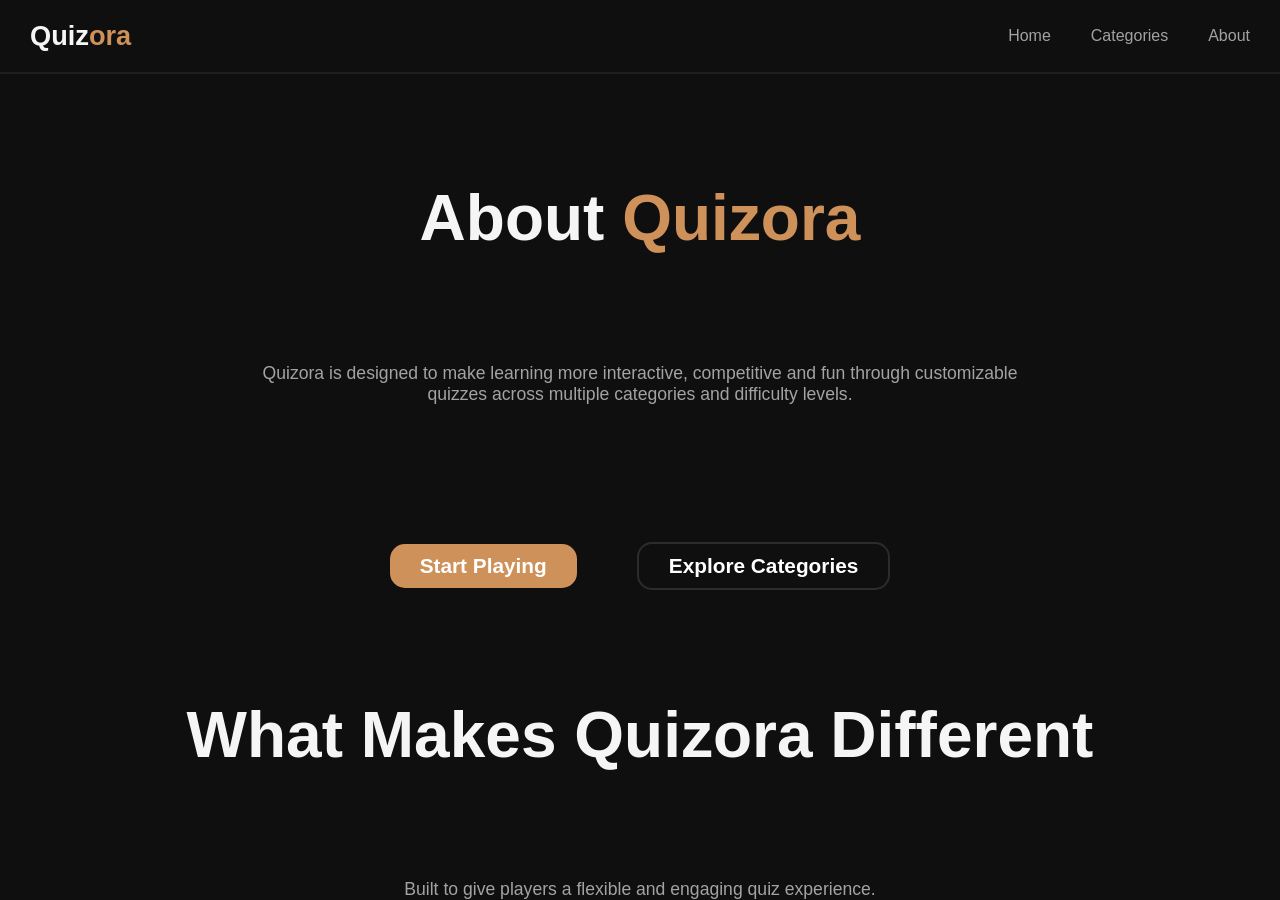
==== AboutPage/about.html @ a9823f09 "InBetween Commit" ====
<!DOCTYPE html>
<html lang="en">
<head>

    <meta charset="UTF-8">
    <meta name="viewport" content="width=device-width, initial-scale=1.0">

    <title>About Page</title>

    <!-- Linking CSS File -->
     <link rel="stylesheet" href="about.css">

</head>

<body>
    
    <div id="aboutPageBody">

        <header>
    
            <nav id="homepageNavBar">
                
                <span>
                    <span id="homepageQuizoraLogo1">Quiz</span><span id="homepageQuizoraLogo2">ora</span>
                </span>

                <span id="homepageNavbarOptionsContainer">
                    <span id="homepageNavbarOption1" class="homepageNavbarOptions">Home</span>
                    <span id="homepageNavbarOption2" class="homepageNavbarOptions">Categories</span>
                    <span id="homepageNavbarOption3" class="homepageNavbarOptions">About</span>
                </span>

            </nav>

        </header>

        <h1 id="aboutPageHeading1"><span style="color: rgb(245, 245, 245)">About</span> <span style="color: rgb(206, 145, 89)">Quizora</span></h1>

        <p id="aboutPageIntroParagraph1">Quizora is designed to make learning more interactive, competitive and fun through customizable quizzes across multiple categories and difficulty levels.</p>

        <div id="homepageBtnsContainer">

            <button id="homepageStartQuizeBtn">Start Playing</button>

            <button id="homepageExploreCategoriesBtn">Explore Categories</button>

        </div>

        <h1 id="aboutPageHeading2">What Makes Quizora Different</h1>
        <p id="aboutPageIntroParagraph2">Built to give players a flexible and engaging quiz experience.</p>

    </div>

</body>

</html>
---- AboutPage/about.css ----
/* Aboutpage Styling */

* {
    padding: 0;
    margin: 0;
    font-family: 'Quicksand', sans-serif;
    text-align: center;
}

body {
    min-height: 100vh;
    width: 100vw;

    background-color: rgb(15, 15, 15);
}

/* About Page Body */
#aboutPageBody {
    min-height: 100vh;
    width: 100vw;

    background-color: rgb(15, 15, 15);
    
    display: flex;
    flex-direction: column;
    justify-content: space-between;
    align-items: center;
}

/* HomePage Header */
/* HomePage NavBar */
#homepageNavBar {
    width: 100vw;
    box-sizing: border-box;
    padding: 20px 30px 20px 30px;
    border-bottom: 2px solid rgb(30, 30, 30);

    display: flex;
    flex-direction: row;
    justify-content: space-between;
    align-items: center;
    gap: 40px;
}

/* HomePage Quizora Logo -> 1 & 2 */
#homepageQuizoraLogo1 , #homepageQuizoraLogo2 {
    font-size: 1.7em;
    font-weight: 900;
}

/* HomePage Quizora Logo -> 1 */
#homepageQuizoraLogo1 {
    color: rgb(245, 245, 245);
}

/* HomePage Quizora Logo -> 2 */
#homepageQuizoraLogo2 {
    color: rgb(206, 145, 89);
}

/* HomePage Navbar Options Container */
#homepageNavbarOptionsContainer {
    display: flex;
    flex-direction: row;
    justify-content: center;
    align-items: center;
    flex-wrap: wrap;
    gap: 20px 40px;
}

/* HomePage Navbar Options */
.homepageNavbarOptions {
    color: rgb(162, 162, 162);

    cursor: pointer;

    transition: all 0.2s ease;
}

/* Hover */
.homepageNavbarOptions:hover {
    color: rgb(255, 255, 255);
}

/* Active */
.homepageNavbarOptions:active {
    opacity: 0.7;
}

/* About Page Heading -> 1 */
#aboutPageHeading1 {
    margin-left: 20px;
    margin-right: 20px;

    font-size: 4em;
    font-weight: 900;
}

/* About Page Intro Paragraph -> 1 */
#aboutPageIntroParagraph1 {
    margin-left: 20px;
    margin-right: 20px;

    color: rgb(163, 163, 163);

    font-size: 1.1em;
    text-align: center;

    max-width: 60vw;
}

/* HomePage Btns Container */
#homepageBtnsContainer {
    margin-top: 30px;

    display: flex;
    flex-direction: row;
    justify-content: center;
    align-items: center;
    flex-wrap: wrap;
    gap: 20px;
}

/* HomePage Start Quize Btn */
#homepageStartQuizeBtn {
    background-color: rgb(206, 145, 89);
    color: rgb(255, 255, 255);

    padding: 10px 30px 10px 30px;
    border: none;
    border-radius: 15px;
    margin-left: 20px;
    margin-right: 20px;

    font-size: 1.3em;
    font-weight: 900;

    cursor: pointer;
    transition: all 0.2s ease;
}

/* Hover */
#homepageStartQuizeBtn:hover {
    background-color: rgb(221, 160, 103);
}

/* Active */
#homepageStartQuizeBtn:active {
    transform: scale(0.97);
}

/* HomePage Explore Categories Btn */
#homepageExploreCategoriesBtn {
    background-color: inherit;
    color: rgb(255, 255, 255);

    padding: 10px 30px 10px 30px;
    border: none;
    border: 2px solid rgb(44, 44, 44);
    border-radius: 15px;
    margin-left: 20px;
    margin-right: 20px;

    font-size: 1.3em;
    font-weight: 900;

    cursor: pointer;
    transition: all 0.2s ease;
}

/* Hover */
#homepageExploreCategoriesBtn:hover {
    background-color: rgb(25, 25, 25);
    border-color: rgb(70, 70, 70);
}

/* Active */
#homepageExploreCategoriesBtn:active {
    transform: scale(0.97);
}

/* HomePage Footer */
#homepageFooter {
    width: 100vw;
    box-sizing: border-box;
    padding: 40px 20px 40px 20px;

    display: flex;
    flex-direction: row;
    justify-content: space-evenly;
    align-items: center;
    flex-wrap: wrap;
    gap: 30px 60px;
}

/* Footer Items Head */
.footerItemsHead {
    font-size: 3em;
    font-weight: 900;
    color: rgb(206, 145, 89);
}

.footerItemsHeadFooter {
    color: rgb(163, 163, 163);
    font-size: 1.3em;
}

/* About Page Heading -> 2 */
#aboutPageHeading2 {
    margin-left: 20px;
    margin-right: 20px;

    font-size: 4em;
    font-weight: 900;

    color: rgb(245, 245, 245)
}

/* About Page Intro Paragraph -> 2 */
#aboutPageIntroParagraph2 {
    margin-left: 20px;
    margin-right: 20px;

    color: rgb(163, 163, 163);

    font-size: 1.1em;
    text-align: center;
    
    max-width: 60vw;
}
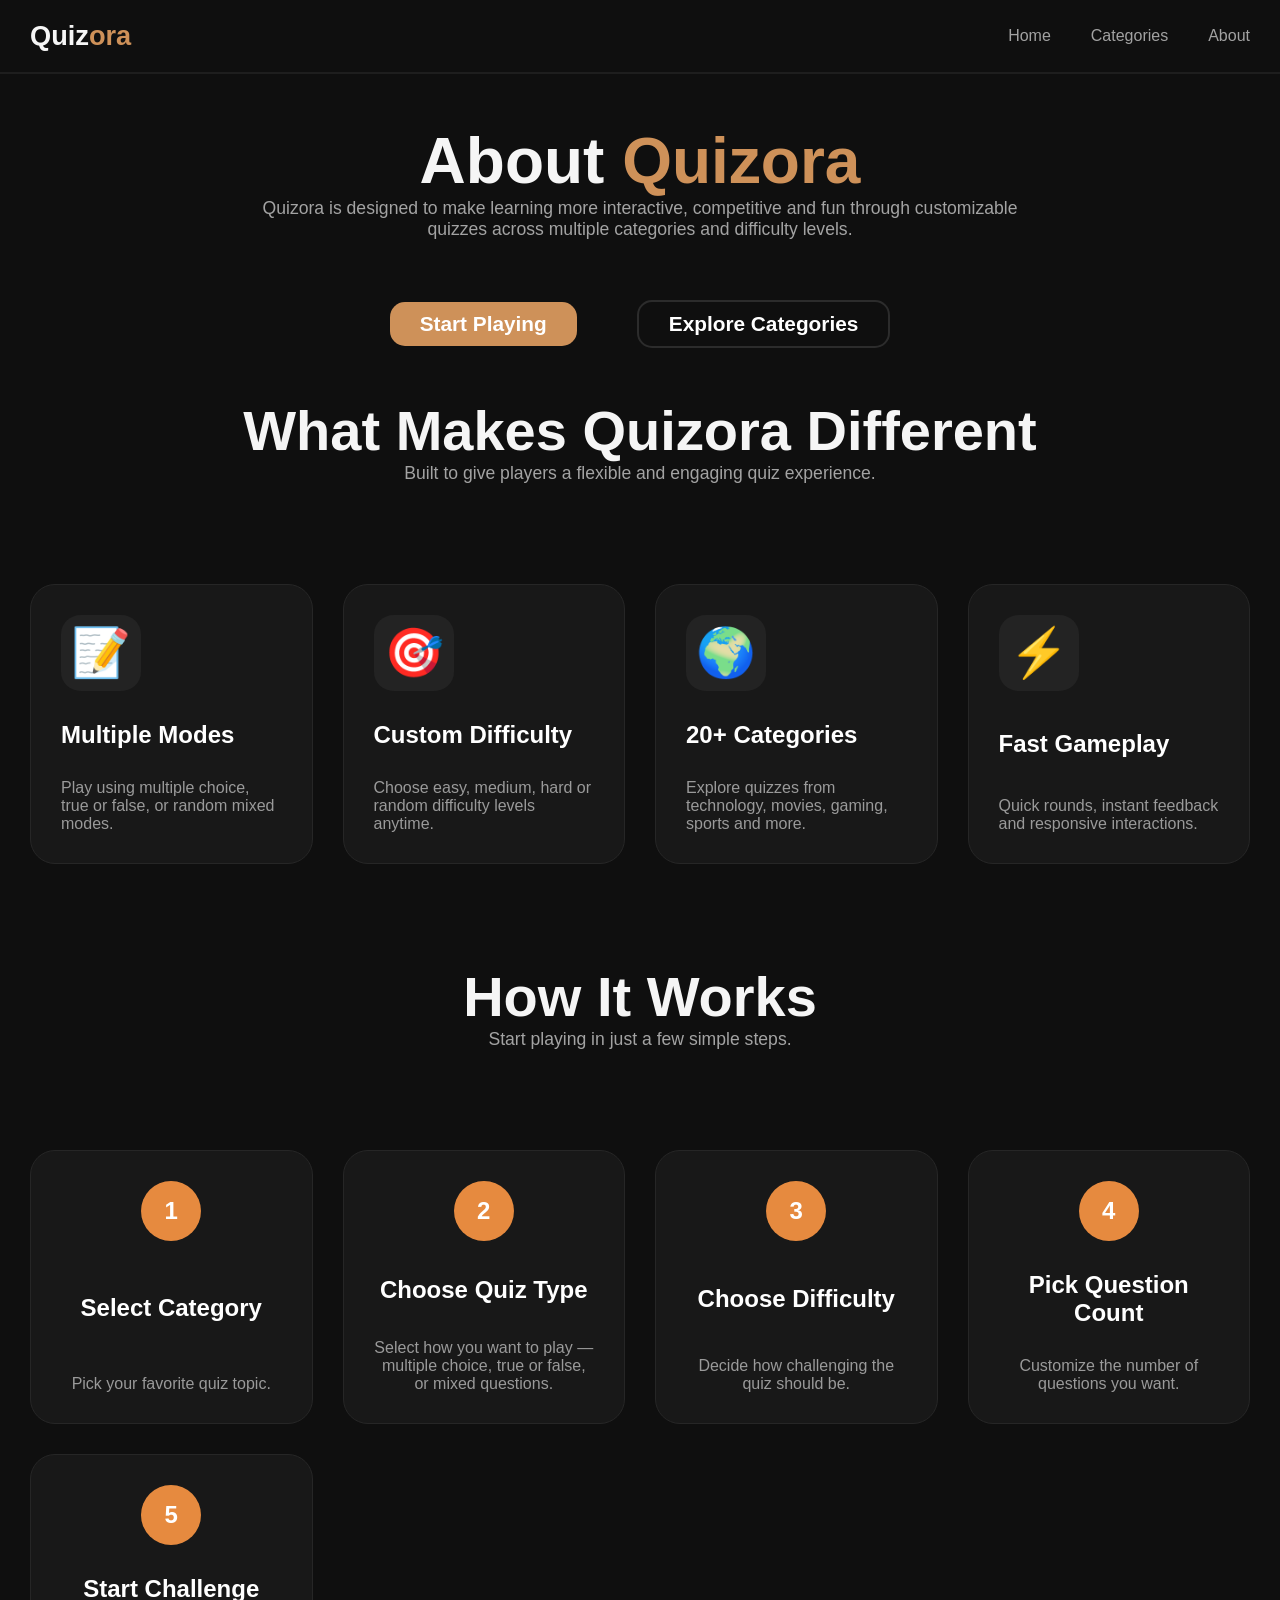
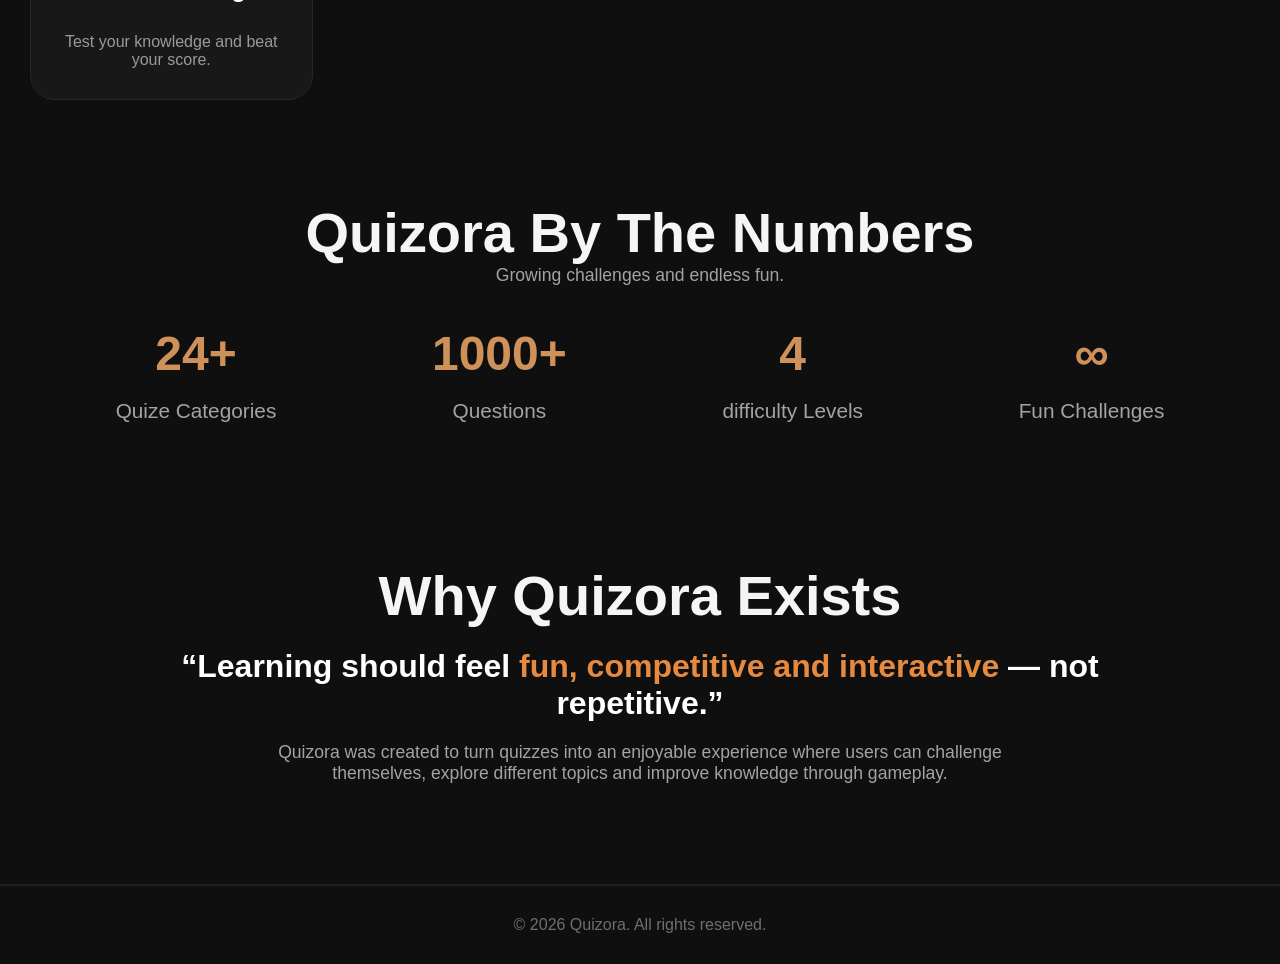
==== commit 5fc965c8: "Completed The About Page HTML & CSS & Its responsive too" ====
--- a/AboutPage/about.html
+++ b/AboutPage/about.html
@@ -47,8 +47,167 @@
         </div>
 
         <h1 id="aboutPageHeading2">What Makes Quizora Different</h1>
+
         <p id="aboutPageIntroParagraph2">Built to give players a flexible and engaging quiz experience.</p>
 
+        <div id="aboutPageFeaturesCardContainer">
+
+            <div id="aboutPageFeaturesCardContainerItem1" class="aboutPageFeaturesCardContainerItmes">
+
+                <div id="aboutPageFeaturesCardContainerItem1Icon" class="aboutPageFeaturesCardContainerItmesIcons">📝</div>
+
+                <h2 aboutPageFeaturesCardContainerItem1Heading class="aboutPageFeaturesCardContainerItmesHeadings">Multiple Modes</h2>
+
+                <p id="aboutPageFeaturesCardContainerItem1Description" class="aboutPageFeaturesCardContainerItmesDescriptions">Play using multiple choice, true or false, or random mixed modes.</p>
+
+            </div>
+
+            <div id="aboutPageFeaturesCardContainerItem2" class="aboutPageFeaturesCardContainerItmes">
+
+                <div id="aboutPageFeaturesCardContainerItem2Icon" class="aboutPageFeaturesCardContainerItmesIcons">🎯</div>
+
+                <h2 aboutPageFeaturesCardContainerItem2Heading class="aboutPageFeaturesCardContainerItmesHeadings">Custom Difficulty</h2>
+
+                <p id="aboutPageFeaturesCardContainerItem2Description" class="aboutPageFeaturesCardContainerItmesDescriptions">Choose easy, medium, hard or random difficulty levels anytime.</p>
+
+            </div>
+
+            <div id="aboutPageFeaturesCardContainerItem3" class="aboutPageFeaturesCardContainerItmes">
+
+                <div id="aboutPageFeaturesCardContainerItem3Icon" class="aboutPageFeaturesCardContainerItmesIcons">🌍</div>
+
+                <h2 aboutPageFeaturesCardContainerItem3Heading class="aboutPageFeaturesCardContainerItmesHeadings">20+ Categories</h2>
+
+                <p id="aboutPageFeaturesCardContainerItem3Description" class="aboutPageFeaturesCardContainerItmesDescriptions">Explore quizzes from technology, movies, gaming, sports and more.</p>
+
+            </div>
+
+            <div id="aboutPageFeaturesCardContainerItem4" class="aboutPageFeaturesCardContainerItmes">
+
+                <div id="aboutPageFeaturesCardContainerItem4Icon" class="aboutPageFeaturesCardContainerItmesIcons">⚡</div>
+
+                <h2 aboutPageFeaturesCardContainerItem4Heading class="aboutPageFeaturesCardContainerItmesHeadings">Fast Gameplay</h2>
+
+                <p id="aboutPageFeaturesCardContainerItem4Description" class="aboutPageFeaturesCardContainerItmesDescriptions">Quick rounds, instant feedback and responsive interactions.</p>
+
+            </div>
+
+        </div>
+
+        <h1 id="aboutPageHeading3">How It Works</h1>
+
+        <p id="aboutPageIntroParagraph3">Start playing in just a few simple steps.</p>
+
+        <div id="aboutPageStepsCardContainer">
+
+            <div id="aboutPageStepsCardContainerItem1" class="aboutPageStepsCardContainerItmes">
+
+                <div id="aboutPageStepsCardContainerItem1SrNo" class="aboutPageStepsCardContainerItmesSrNos">1</div>
+
+                <h2 id="aboutPageStepsCardContainerItem1Heading" class="aboutPageStepsCardContainerItmesHeadings">Select Category</h2>
+
+                <p id="aboutPageStepsCardContainerItem1Description" class="aboutPageStepsCardContainerItmesDescriptions">Pick your favorite quiz topic.</p>
+
+            </div>
+
+            <div id="aboutPageStepsCardContainerItem2" class="aboutPageStepsCardContainerItmes">
+
+                <div id="aboutPageStepsCardContainerItem2SrNo" class="aboutPageStepsCardContainerItmesSrNos">2</div>
+
+                <h2 id="aboutPageStepsCardContainerItem2Heading" class="aboutPageStepsCardContainerItmesHeadings">Choose Quiz Type</h2>
+
+                <p id="aboutPageStepsCardContainerItem2Description" class="aboutPageStepsCardContainerItmesDescriptions">Select how you want to play — multiple choice, true or false, or mixed questions.</p>
+
+            </div>
+
+            <div id="aboutPageStepsCardContainerItem3" class="aboutPageStepsCardContainerItmes">
+
+                <div id="aboutPageStepsCardContainerItem3SrNo" class="aboutPageStepsCardContainerItmesSrNos">3</div>
+
+                <h2 id="aboutPageStepsCardContainerItem3Heading" class="aboutPageStepsCardContainerItmesHeadings">Choose Difficulty</h2>
+
+                <p id="aboutPageStepsCardContainerItem3Description" class="aboutPageStepsCardContainerItmesDescriptions">Decide how challenging the quiz should be.</p>
+
+            </div>
+
+            <div id="aboutPageStepsCardContainerItem4" class="aboutPageStepsCardContainerItmes">
+
+                <div id="aboutPageStepsCardContainerItem4SrNo" class="aboutPageStepsCardContainerItmesSrNos">4</div>
+
+                <h2 id="aboutPageStepsCardContainerItem4Heading" class="aboutPageStepsCardContainerItmesHeadings">Pick Question Count</h2>
+
+                <p id="aboutPageStepsCardContainerItem4Description" class="aboutPageStepsCardContainerItmesDescriptions">Customize the number of questions you want.</p>
+
+            </div>
+
+            <div id="aboutPageStepsCardContainerItem5" class="aboutPageStepsCardContainerItmes">
+
+                <div id="aboutPageStepsCardContainerItem5SrNo" class="aboutPageStepsCardContainerItmesSrNos">5</div>
+
+                <h2 id="aboutPageStepsCardContainerItem5Heading" class="aboutPageStepsCardContainerItmesHeadings">Start Challenge</h2>
+
+                <p id="aboutPageStepsCardContainerItem5Description" class="aboutPageStepsCardContainerItmesDescriptions">Test your knowledge and beat your score.</p>
+
+            </div>
+
+        </div>
+
+        <h1 id="aboutPageHeading4">Quizora By The Numbers</h1>
+
+        <p id="aboutPageIntroParagraph4">Growing challenges and endless fun.</p>
+
+        <div id="homepageFooter">
+
+            <span id="footerItem1" class="footerItems">
+
+                <h1 id="footerItem1Head" class="footerItemsHead">24+</h1>
+
+                <br>
+                
+                <p id="footerItem1Footer" class="footerItemsHeadFooter">Quize Categories</p>
+
+            </span>
+
+            <span id="footerItem1" class="footerItems">
+
+                <h1 id="footerItem2Head" class="footerItemsHead">1000+</h1>
+
+                <br>
+
+                <p id="footerItem2Footer" class="footerItemsHeadFooter">Questions</p>
+
+            </span>
+
+            <span id="footerItem1" class="footerItems">
+
+                <h1 id="footerItem3Head" class="footerItemsHead">4</h1>
+
+                <br>
+
+                <p id="footerItem3Footer" class="footerItemsHeadFooter">difficulty Levels</p>
+
+            </span>
+
+            <span id="footerItem1" class="footerItems">
+
+                <h1 id="footerItem4Head" class="footerItemsHead">&#8734;</h1>
+
+                <br>
+
+                <p id="footerItem4Footer" class="footerItemsHeadFooter">Fun Challenges</p>
+
+            </span>
+
+        </div>
+
+        <h1 id="aboutPageHeading5">Why Quizora Exists</h1>
+
+        <h2 id="aboutPageHeading6"><span style="color: white;">“Learning should feel</span> <span style="color: #e68a3f;">fun, competitive and interactive</span> <span style="color: white;">— not repetitive.”</span></h2>
+
+        <p id="aboutPageIntroParagraph5">Quizora was created to turn quizzes into an enjoyable experience where users can challenge themselves, explore different topics and improve knowledge through gameplay.</p>
+
+        <div id="aboutPageCopyRightText">© 2026 Quizora. All rights reserved.</div>
+
     </div>
 
 </body>
--- a/AboutPage/about.css
+++ b/AboutPage/about.css
@@ -89,6 +89,7 @@
 
 /* About Page Heading -> 1 */
 #aboutPageHeading1 {
+    margin-top: 50px;
     margin-left: 20px;
     margin-right: 20px;
 
@@ -98,6 +99,7 @@
 
 /* About Page Intro Paragraph -> 1 */
 #aboutPageIntroParagraph1 {
+    margin-bottom: 30px;
     margin-left: 20px;
     margin-right: 20px;
 
@@ -207,10 +209,11 @@
 
 /* About Page Heading -> 2 */
 #aboutPageHeading2 {
-    margin-left: 20px;
-    margin-right: 20px;
-
-    font-size: 4em;
+    margin-top: 50px;
+    margin-left: 20px;
+    margin-right: 20px;
+
+    font-size: 3.5em;
     font-weight: 900;
 
     color: rgb(245, 245, 245)
@@ -225,6 +228,298 @@
 
     font-size: 1.1em;
     text-align: center;
+
+    max-width: 60vw;
+}
+
+/* About Page Features Card Container */
+#aboutPageFeaturesCardContainer {
+    width: 100vw;
     
+    margin-top: 100px;
+
+    box-sizing: border-box;
+    padding-left: 30px;
+    padding-right: 30px;
+
+    display: grid;
+    grid-template-rows: auto;
+    grid-template-columns: repeat(4 , 1fr);
+    gap: 30px;
+}
+
+@media (max-width: 1083px) {
+    #aboutPageFeaturesCardContainer {
+        grid-template-rows: repeat(2 , auto);
+        grid-template-columns: repeat(3 , 1fr);
+    }
+}
+
+@media (max-width: 792px) {
+    #aboutPageFeaturesCardContainer {
+        grid-template-rows: repeat(2 , auto);
+        grid-template-columns: repeat(2 , 1fr);
+    }
+}
+
+@media (max-width: 520px) {
+    #aboutPageFeaturesCardContainer {
+        grid-template-rows: repeat(4 , auto);
+        grid-template-columns: repeat(1 , 1fr);
+    }
+}
+
+/* About Page Features Card Container Itmes */
+.aboutPageFeaturesCardContainerItmes {
+    background: #181818;
+
+    border: 1px solid #262626;
+    border-radius: 25px;
+    box-sizing: border-box;
+    padding: 30px;
+
+    display: flex;
+    flex-direction: column;
+    justify-content: space-between;
+    align-items: flex-start;
+    gap: 30px;
+
+    transition: all 0.2s ease;
+}
+
+.aboutPageFeaturesCardContainerItmes:hover {
+
+    transform:translateY(-6px);
+    border-color:#383838;
+
+}
+
+/* About Page Features Card Container Itmes Icons */
+.aboutPageFeaturesCardContainerItmesIcons {
+
+    background: #232323;
+
+    font-size: 3em;
+
+    padding: 10px;
+    border-radius: 25%;
+}
+
+/* About Page Features Card Container Itmes Headings */
+.aboutPageFeaturesCardContainerItmesHeadings {
+    text-align: left;
+    font-size: 1.5em;
+    font-weight: 900;
+
+    color: white;
+}
+
+/* About Page Features Card Container Itmes Descriptions */
+.aboutPageFeaturesCardContainerItmesDescriptions {
+    text-align: left;
+
+    color: #9a9a9a;
+}
+
+/* About Page Heading -> 3 */
+#aboutPageHeading3 {
+    margin-top: 100px;
+    margin-left: 20px;
+    margin-right: 20px;
+
+    font-size: 3.5em;
+    font-weight: 900;
+    color: rgb(245, 245, 245);
+}
+
+/* About Page Intro Paragraph -> 3 */
+#aboutPageIntroParagraph3 {
+    margin-left: 20px;
+    margin-right: 20px;
+    color: rgb(163, 163, 163);
+    font-size: 1.1em;
     max-width: 60vw;
+}
+
+/* About Page Steps Card Container */
+#aboutPageStepsCardContainer {
+    width: 100vw;
+    
+    margin-top: 100px;
+
+    box-sizing: border-box;
+    padding-left: 30px;
+    padding-right: 30px;
+
+    display: grid;
+    grid-template-rows: repeat(2 , auto);
+    grid-template-columns: repeat(4 , 1fr);
+    gap: 30px;
+}
+
+@media (max-width: 1083px) {
+    #aboutPageStepsCardContainer {
+        grid-template-columns: repeat(3 , 1fr);
+    }
+}
+
+@media (max-width: 792px) {
+    #aboutPageStepsCardContainer {
+        grid-template-rows: repeat(3 , auto);
+        grid-template-columns: repeat(2 , 1fr);
+    }
+}
+
+@media (max-width: 520px) {
+    #aboutPageStepsCardContainer {
+        grid-template-rows: repeat(5 , auto);
+        grid-template-columns: repeat(1 , 1fr);
+    }
+}
+
+/* About Page Steps Card Container Itmes */
+.aboutPageStepsCardContainerItmes {
+    background: #181818;
+
+    border: 1px solid #262626;
+    border-radius: 25px;
+    box-sizing: border-box;
+    padding: 30px;
+
+    display: flex;
+    flex-direction: column;
+    justify-content: space-between;
+    align-items: center;
+    gap: 30px;
+
+    transition: all 0.2s ease;
+}
+
+.aboutPageStepsCardContainerItmes:hover {
+
+    transform:translateY(-6px);
+    border-color:#383838;
+
+}
+
+/* About Page Steps Card Container Itmes SrNos */
+.aboutPageStepsCardContainerItmesSrNos {
+    width: 60px;
+    height: 60px;
+    border-radius: 50%;
+
+    background: #e68a3f;
+    color: white;
+
+    font-size: 1.5em;
+    font-weight: 900;
+
+    display: flex;
+    flex-direction: row;
+    justify-content: center;
+    align-items: center;
+}
+
+/* About Page Steps Card Container Itmes Headings */
+.aboutPageStepsCardContainerItmesHeadings {
+    font-size: 1.5em;
+    font-weight: 900;
+
+    color: white;
+}
+
+/* About Page Steps Card Container Itmes Descriptions */
+.aboutPageStepsCardContainerItmesDescriptions {
+    color: #9a9a9a;
+}
+
+/* About Page Heading -> 4 */
+#aboutPageHeading4 {
+    margin-top: 100px;
+    margin-left: 20px;
+    margin-right: 20px;
+
+    font-size: 3.5em;
+    font-weight: 900;
+    color: rgb(245, 245, 245);
+}
+
+/* About Page Intro Paragraph -> 4 */
+#aboutPageIntroParagraph4 {
+    margin-left: 20px;
+    margin-right: 20px;
+    color: rgb(163, 163, 163);
+    font-size: 1.1em;
+    max-width: 60vw;
+}
+
+/* HomePage Footer */
+#homepageFooter {
+    width: 100vw;
+    box-sizing: border-box;
+    padding: 40px 20px 40px 20px;
+
+    display: flex;
+    flex-direction: row;
+    justify-content: space-evenly;
+    align-items: center;
+    flex-wrap: wrap;
+    gap: 30px 60px;
+}
+
+/* Footer Items Head */
+.footerItemsHead {
+    font-size: 3em;
+    font-weight: 900;
+    color: rgb(206, 145, 89);
+}
+
+.footerItemsHeadFooter {
+    color: rgb(163, 163, 163);
+    font-size: 1.3em;
+}
+
+/* About Page Heading -> 5 */
+#aboutPageHeading5 {
+    margin-top: 100px;
+    margin-left: 20px;
+    margin-right: 20px;
+
+    font-size: 3.5em;
+    font-weight: 900;
+    color: rgb(245, 245, 245);
+}
+
+/* About Page Heading -> 6 */
+#aboutPageHeading6 {
+    margin-top: 20px;
+    margin-left: 20px;
+    margin-right: 20px;
+    max-width: 80vw;
+
+    font-size: 2em;
+    font-weight: 900;
+    color: rgb(245, 245, 245);
+}
+
+/* About Page Intro Paragraph -> 5 */
+#aboutPageIntroParagraph5 {
+    margin-top: 20px;
+    margin-left: 20px;
+    margin-right: 20px;
+    margin-bottom: 100px;
+
+    color: rgb(163, 163, 163);
+    font-size: 1.1em;
+    max-width: 60vw;
+}
+
+/* About Page Copy Right Text */
+#aboutPageCopyRightText {
+    width: 100vw;
+    border-top: 2px solid #1f1f1f;
+    box-sizing: border-box;
+    padding: 30px;
+
+    color: #6f6f6f;
 }
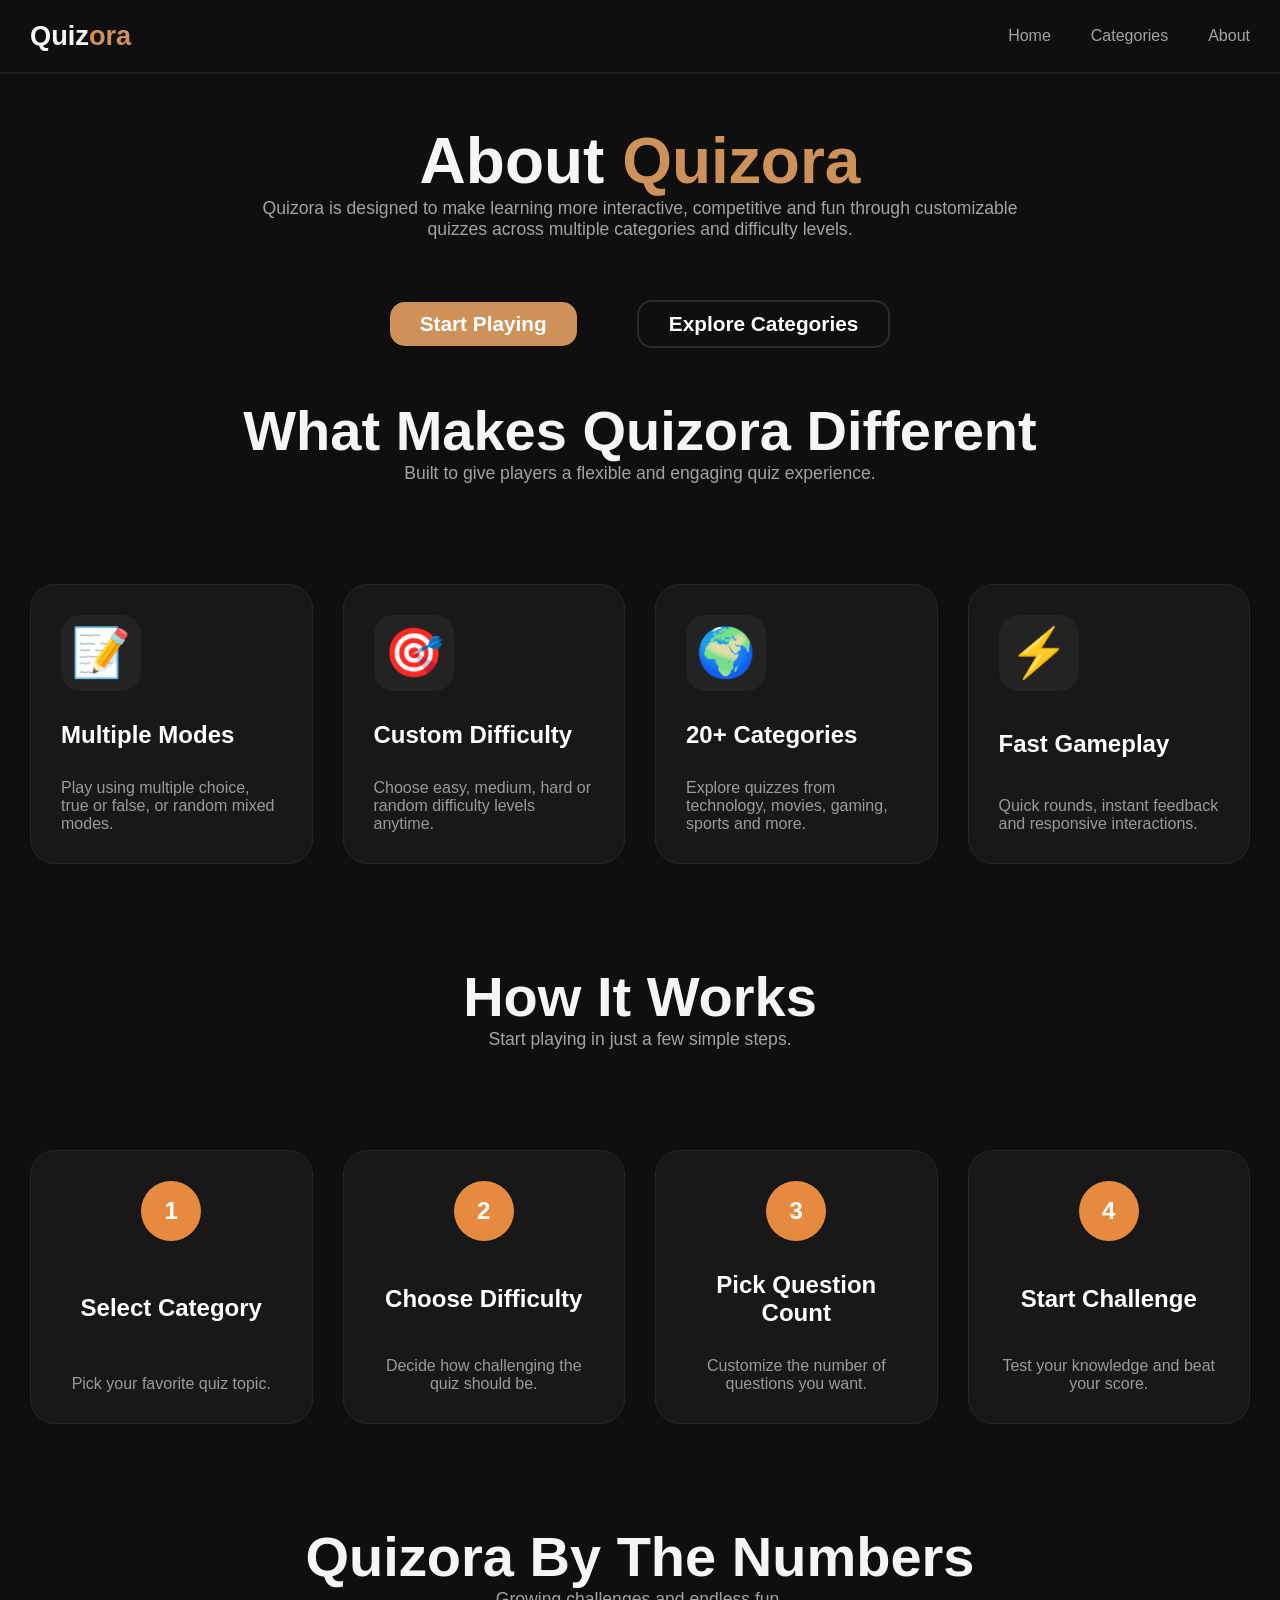
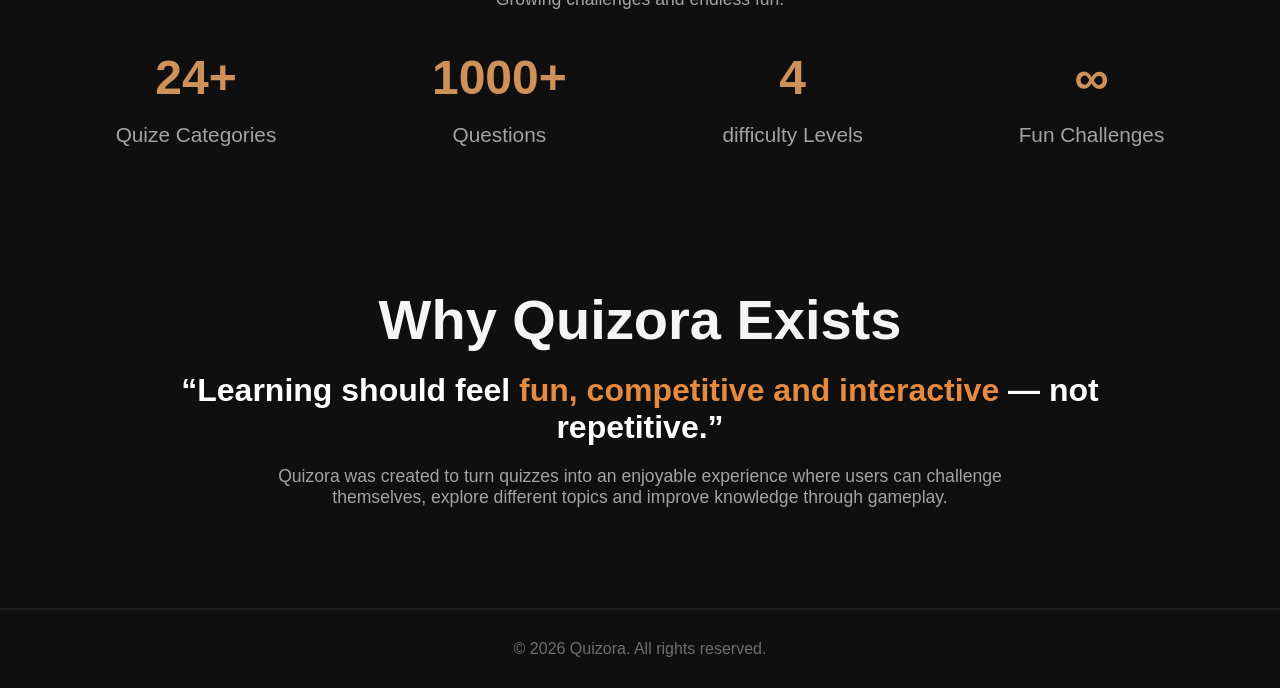
==== commit 8375f477: "Removed the extra step :- Format from the page" ====
--- a/AboutPage/about.html
+++ b/AboutPage/about.html
@@ -8,7 +8,7 @@
     <title>About Page</title>
 
     <!-- Linking CSS File -->
-     <link rel="stylesheet" href="about.css">
+    <link rel="stylesheet" href="about.css">
 
 </head>
 
@@ -110,19 +110,9 @@
 
             </div>
 
-            <div id="aboutPageStepsCardContainerItem2" class="aboutPageStepsCardContainerItmes">
-
-                <div id="aboutPageStepsCardContainerItem2SrNo" class="aboutPageStepsCardContainerItmesSrNos">2</div>
-
-                <h2 id="aboutPageStepsCardContainerItem2Heading" class="aboutPageStepsCardContainerItmesHeadings">Choose Quiz Type</h2>
-
-                <p id="aboutPageStepsCardContainerItem2Description" class="aboutPageStepsCardContainerItmesDescriptions">Select how you want to play — multiple choice, true or false, or mixed questions.</p>
-
-            </div>
-
             <div id="aboutPageStepsCardContainerItem3" class="aboutPageStepsCardContainerItmes">
 
-                <div id="aboutPageStepsCardContainerItem3SrNo" class="aboutPageStepsCardContainerItmesSrNos">3</div>
+                <div id="aboutPageStepsCardContainerItem3SrNo" class="aboutPageStepsCardContainerItmesSrNos">2</div>
 
                 <h2 id="aboutPageStepsCardContainerItem3Heading" class="aboutPageStepsCardContainerItmesHeadings">Choose Difficulty</h2>
 
@@ -132,7 +122,7 @@
 
             <div id="aboutPageStepsCardContainerItem4" class="aboutPageStepsCardContainerItmes">
 
-                <div id="aboutPageStepsCardContainerItem4SrNo" class="aboutPageStepsCardContainerItmesSrNos">4</div>
+                <div id="aboutPageStepsCardContainerItem4SrNo" class="aboutPageStepsCardContainerItmesSrNos">3</div>
 
                 <h2 id="aboutPageStepsCardContainerItem4Heading" class="aboutPageStepsCardContainerItmesHeadings">Pick Question Count</h2>
 
@@ -142,7 +132,7 @@
 
             <div id="aboutPageStepsCardContainerItem5" class="aboutPageStepsCardContainerItmes">
 
-                <div id="aboutPageStepsCardContainerItem5SrNo" class="aboutPageStepsCardContainerItmesSrNos">5</div>
+                <div id="aboutPageStepsCardContainerItem5SrNo" class="aboutPageStepsCardContainerItmesSrNos">4</div>
 
                 <h2 id="aboutPageStepsCardContainerItem5Heading" class="aboutPageStepsCardContainerItmesHeadings">Start Challenge</h2>
 
--- a/AboutPage/about.css
+++ b/AboutPage/about.css
@@ -283,6 +283,7 @@
     justify-content: space-between;
     align-items: flex-start;
     gap: 30px;
+    z-index: 1;
 
     transition: all 0.2s ease;
 }
@@ -352,27 +353,28 @@
     padding-right: 30px;
 
     display: grid;
-    grid-template-rows: repeat(2 , auto);
+    grid-template-rows: repeat(1 , auto);
     grid-template-columns: repeat(4 , 1fr);
     gap: 30px;
 }
 
 @media (max-width: 1083px) {
     #aboutPageStepsCardContainer {
+        grid-template-rows: repeat(2 , auto);
         grid-template-columns: repeat(3 , 1fr);
     }
 }
 
 @media (max-width: 792px) {
     #aboutPageStepsCardContainer {
-        grid-template-rows: repeat(3 , auto);
+        grid-template-rows: repeat(2 , auto);
         grid-template-columns: repeat(2 , 1fr);
     }
 }
 
 @media (max-width: 520px) {
     #aboutPageStepsCardContainer {
-        grid-template-rows: repeat(5 , auto);
+        grid-template-rows: repeat(4 , auto);
         grid-template-columns: repeat(1 , 1fr);
     }
 }
